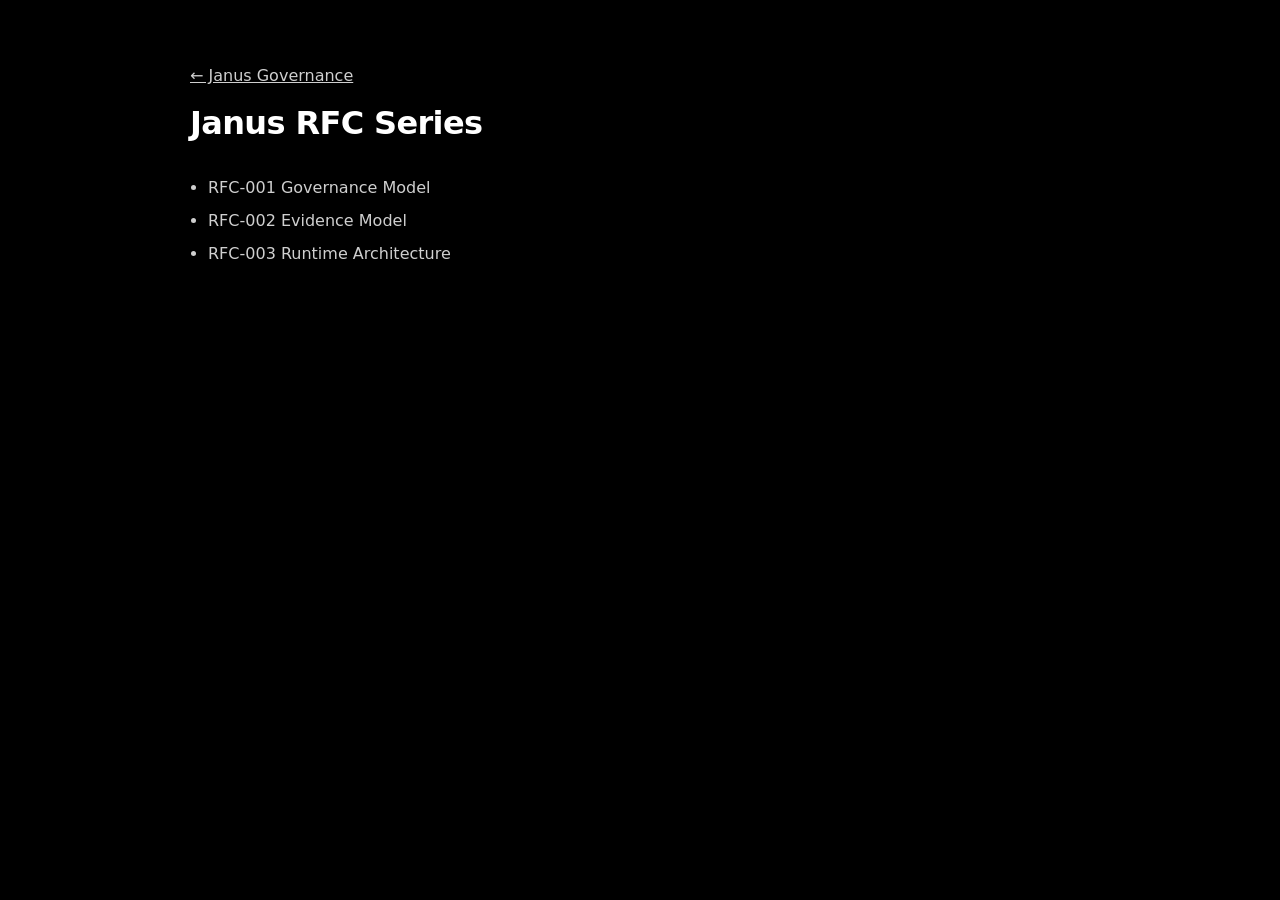
==== index.html @ 5a8f759d "init: janus rfc" ====
<!doctype html>
<html lang="en">
  <head>
    <meta charset="utf-8" />
    <meta name="viewport" content="width=device-width, initial-scale=1" />
    <title>Janus RFC Series</title>
    <meta name="description" content="Janus RFC Series" />
    <link rel="stylesheet" href="/styles.css" />
  </head>
  <body>
    <main class="container">
      <header class="header">
        <a href="https://janusgovernance.org">← Janus Governance</a>
        <h1>Janus RFC Series</h1>
      </header>

      <section aria-label="RFC Placeholders">
        <ul>
          <li>RFC‑001 Governance Model</li>
          <li>RFC‑002 Evidence Model</li>
          <li>RFC‑003 Runtime Architecture</li>
        </ul>
      </section>
    </main>
  </body>
</html>
---- styles.css ----
:root {
  color-scheme: dark;
  --accent: #ff6a00;
}

body {
  margin: 0;
  padding: 0;
  background: #000;
  color: #fff;
  font-family: system-ui, -apple-system, "Segoe UI", Roboto, Helvetica, Arial,
    "Apple Color Emoji", "Segoe UI Emoji";
  line-height: 1.55;
}

.container {
  max-width: 900px;
  margin: 0 auto;
  padding: 64px 20px 64px;
}

.header {
  margin-bottom: 28px;
}

.header a {
  color: #cfcfcf;
}

.header a:hover,
.header a:focus {
  color: var(--accent);
}

h1 {
  font-size: 2rem;
  letter-spacing: -0.02em;
  margin: 10px 0 0;
}

ul {
  margin: 0;
  padding-left: 18px;
}

li {
  margin: 8px 0;
  color: #cfcfcf;
}
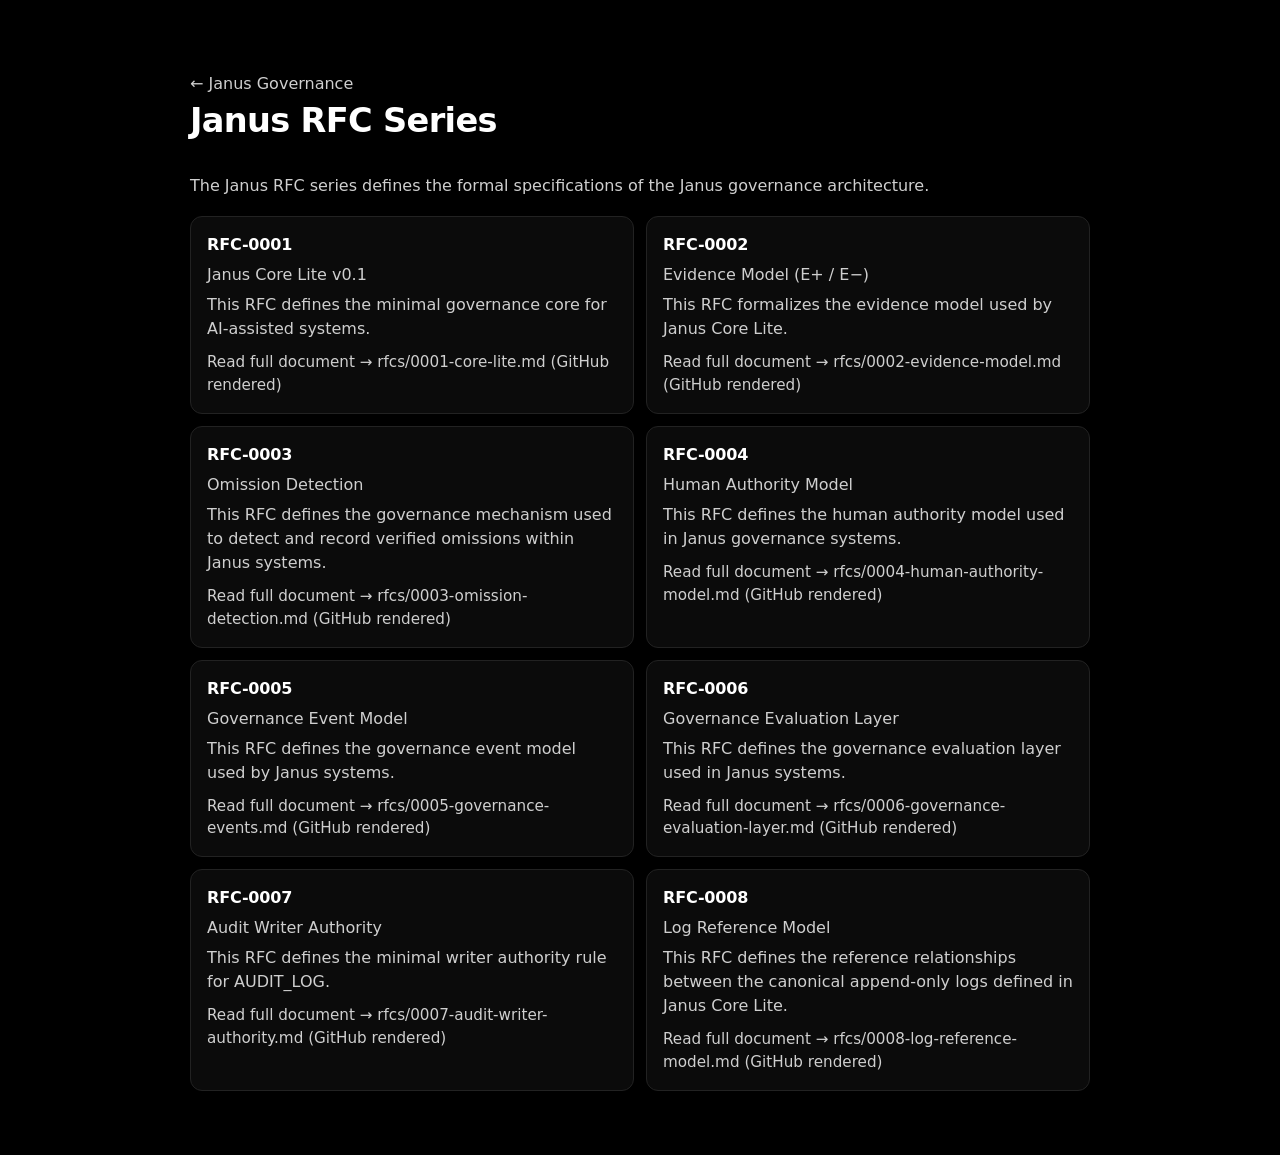
==== commit a5c390bc: "content: populate site from repo documentation" ====
--- a/index.html
+++ b/index.html
@@ -14,12 +14,93 @@
         <h1>Janus RFC Series</h1>
       </header>
 
-      <section aria-label="RFC Placeholders">
-        <ul>
-          <li>RFC‑001 Governance Model</li>
-          <li>RFC‑002 Evidence Model</li>
-          <li>RFC‑003 Runtime Architecture</li>
-        </ul>
+      <section aria-label="RFC list">
+        <p>
+          The Janus RFC series defines the formal specifications of the Janus governance
+          architecture.
+        </p>
+
+        <nav class="cards" aria-label="RFC cards">
+          <a
+            class="card"
+            href="https://github.com/Janus-Governance/janus-governance-core/blob/main/rfcs/0001-core-lite.md"
+          >
+            <div class="card-title">RFC-0001</div>
+            <div class="card-desc">Janus Core Lite v0.1</div>
+            <div class="card-desc">This RFC defines the minimal governance core for AI-assisted systems.</div>
+            <div class="card-link">Read full document → rfcs/0001-core-lite.md (GitHub rendered)</div>
+          </a>
+
+          <a
+            class="card"
+            href="https://github.com/Janus-Governance/janus-governance-core/blob/main/rfcs/0002-evidence-model.md"
+          >
+            <div class="card-title">RFC-0002</div>
+            <div class="card-desc">Evidence Model (E+ / E−)</div>
+            <div class="card-desc">This RFC formalizes the evidence model used by Janus Core Lite.</div>
+            <div class="card-link">Read full document → rfcs/0002-evidence-model.md (GitHub rendered)</div>
+          </a>
+
+          <a
+            class="card"
+            href="https://github.com/Janus-Governance/janus-governance-core/blob/main/rfcs/0003-omission-detection.md"
+          >
+            <div class="card-title">RFC-0003</div>
+            <div class="card-desc">Omission Detection</div>
+            <div class="card-desc">This RFC defines the governance mechanism used to detect and record verified omissions within Janus systems.</div>
+            <div class="card-link">Read full document → rfcs/0003-omission-detection.md (GitHub rendered)</div>
+          </a>
+
+          <a
+            class="card"
+            href="https://github.com/Janus-Governance/janus-governance-core/blob/main/rfcs/0004-human-authority-model.md"
+          >
+            <div class="card-title">RFC-0004</div>
+            <div class="card-desc">Human Authority Model</div>
+            <div class="card-desc">This RFC defines the human authority model used in Janus governance systems.</div>
+            <div class="card-link">Read full document → rfcs/0004-human-authority-model.md (GitHub rendered)</div>
+          </a>
+
+          <a
+            class="card"
+            href="https://github.com/Janus-Governance/janus-governance-core/blob/main/rfcs/0005-governance-events.md"
+          >
+            <div class="card-title">RFC-0005</div>
+            <div class="card-desc">Governance Event Model</div>
+            <div class="card-desc">This RFC defines the governance event model used by Janus systems.</div>
+            <div class="card-link">Read full document → rfcs/0005-governance-events.md (GitHub rendered)</div>
+          </a>
+
+          <a
+            class="card"
+            href="https://github.com/Janus-Governance/janus-governance-core/blob/main/rfcs/0006-governance-evaluation-layer.md"
+          >
+            <div class="card-title">RFC-0006</div>
+            <div class="card-desc">Governance Evaluation Layer</div>
+            <div class="card-desc">This RFC defines the governance evaluation layer used in Janus systems.</div>
+            <div class="card-link">Read full document → rfcs/0006-governance-evaluation-layer.md (GitHub rendered)</div>
+          </a>
+
+          <a
+            class="card"
+            href="https://github.com/Janus-Governance/janus-governance-core/blob/main/rfcs/0007-audit-writer-authority.md"
+          >
+            <div class="card-title">RFC-0007</div>
+            <div class="card-desc">Audit Writer Authority</div>
+            <div class="card-desc">This RFC defines the minimal writer authority rule for AUDIT_LOG.</div>
+            <div class="card-link">Read full document → rfcs/0007-audit-writer-authority.md (GitHub rendered)</div>
+          </a>
+
+          <a
+            class="card"
+            href="https://github.com/Janus-Governance/janus-governance-core/blob/main/rfcs/0008-log-reference-model.md"
+          >
+            <div class="card-title">RFC-0008</div>
+            <div class="card-desc">Log Reference Model</div>
+            <div class="card-desc">This RFC defines the reference relationships between the canonical append-only logs defined in Janus Core Lite.</div>
+            <div class="card-link">Read full document → rfcs/0008-log-reference-model.md (GitHub rendered)</div>
+          </a>
+        </nav>
       </section>
     </main>
   </body>
--- a/styles.css
+++ b/styles.css
@@ -10,32 +10,96 @@
   color: #fff;
   font-family: system-ui, -apple-system, "Segoe UI", Roboto, Helvetica, Arial,
     "Apple Color Emoji", "Segoe UI Emoji";
-  line-height: 1.55;
+  line-height: 1.5;
 }
 
 .container {
   max-width: 900px;
   margin: 0 auto;
-  padding: 64px 20px 64px;
+  padding: 72px 20px 64px;
 }
 
 .header {
   margin-bottom: 28px;
 }
 
+
+a {
+  color: #fff;
+  text-decoration: none;
+}
+
+a:hover,
+a:focus {
+  color: var(--accent);
+  text-decoration: underline;
+  text-underline-offset: 3px;
+}
+
 .header a {
   color: #cfcfcf;
 }
 
-.header a:hover,
-.header a:focus {
+h1 {
+  font-size: 2.1rem;
+  font-weight: 750;
+  letter-spacing: -0.02em;
+  margin: 0 0 10px;
+}
+
+p {
+  margin: 0;
+  color: #cfcfcf;
+}
+
+.cards {
+  margin-top: 18px;
+  display: grid;
+  grid-template-columns: repeat(2, minmax(0, 1fr));
+  gap: 12px;
+}
+
+.card {
+  display: block;
+  padding: 16px 16px;
+  border: 1px solid #222;
+  border-radius: 12px;
+  background: #0b0b0b;
+  color: #fff;
+}
+
+.card-title {
+  font-weight: 700;
+  letter-spacing: -0.01em;
+}
+
+.card-desc {
+  margin-top: 6px;
+  color: #cfcfcf;
+}
+
+.card-link {
+  margin-top: 10px;
+  color: #cfcfcf;
+  font-size: 0.95rem;
+}
+
+.card:hover,
+.card:focus {
+  border-color: var(--accent);
+  background: #111;
+  text-decoration: none;
+}
+
+.card:hover .card-link,
+.card:focus .card-link {
   color: var(--accent);
 }
 
-h1 {
-  font-size: 2rem;
-  letter-spacing: -0.02em;
-  margin: 10px 0 0;
+@media (max-width: 560px) {
+  .cards {
+    grid-template-columns: 1fr;
+  }
 }
 
 ul {
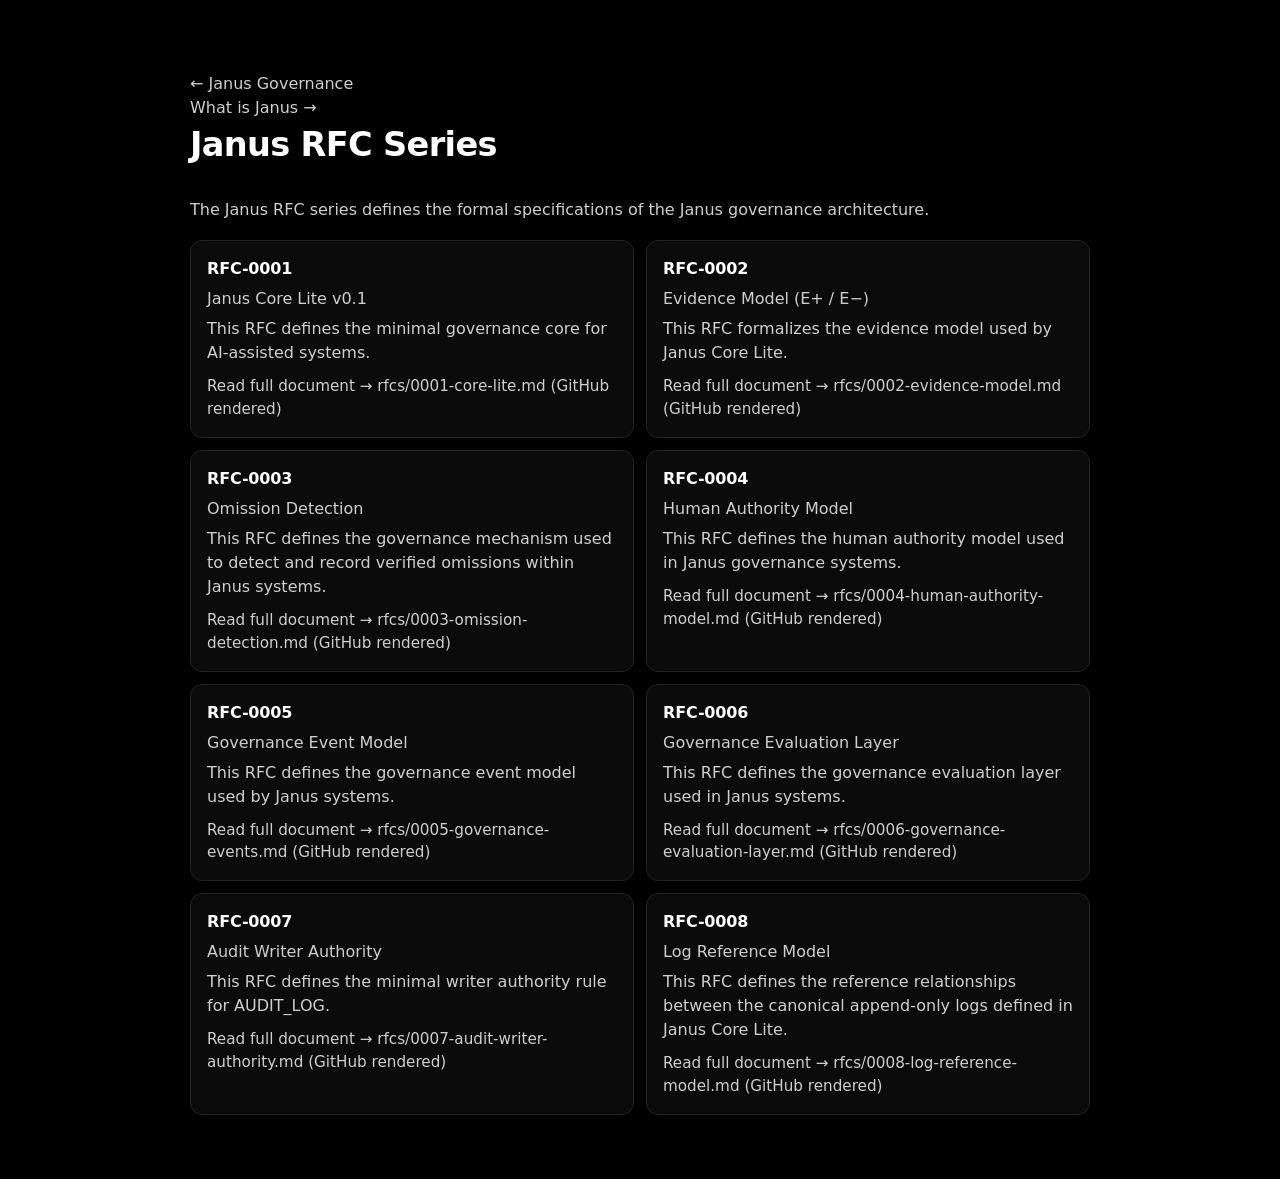
==== commit 5f686a8b: "nav: add canonical what-is-janus link" ====
--- a/index.html
+++ b/index.html
@@ -10,7 +10,8 @@
   <body>
     <main class="container">
       <header class="header">
-        <a href="https://janusgovernance.org">← Janus Governance</a>
+        <a href="https://janusgovernance.org">← Janus Governance</a><br />
+        <a href="https://janusgovernance.org/what-is-janus.html">What is Janus →</a>
         <h1>Janus RFC Series</h1>
       </header>
 
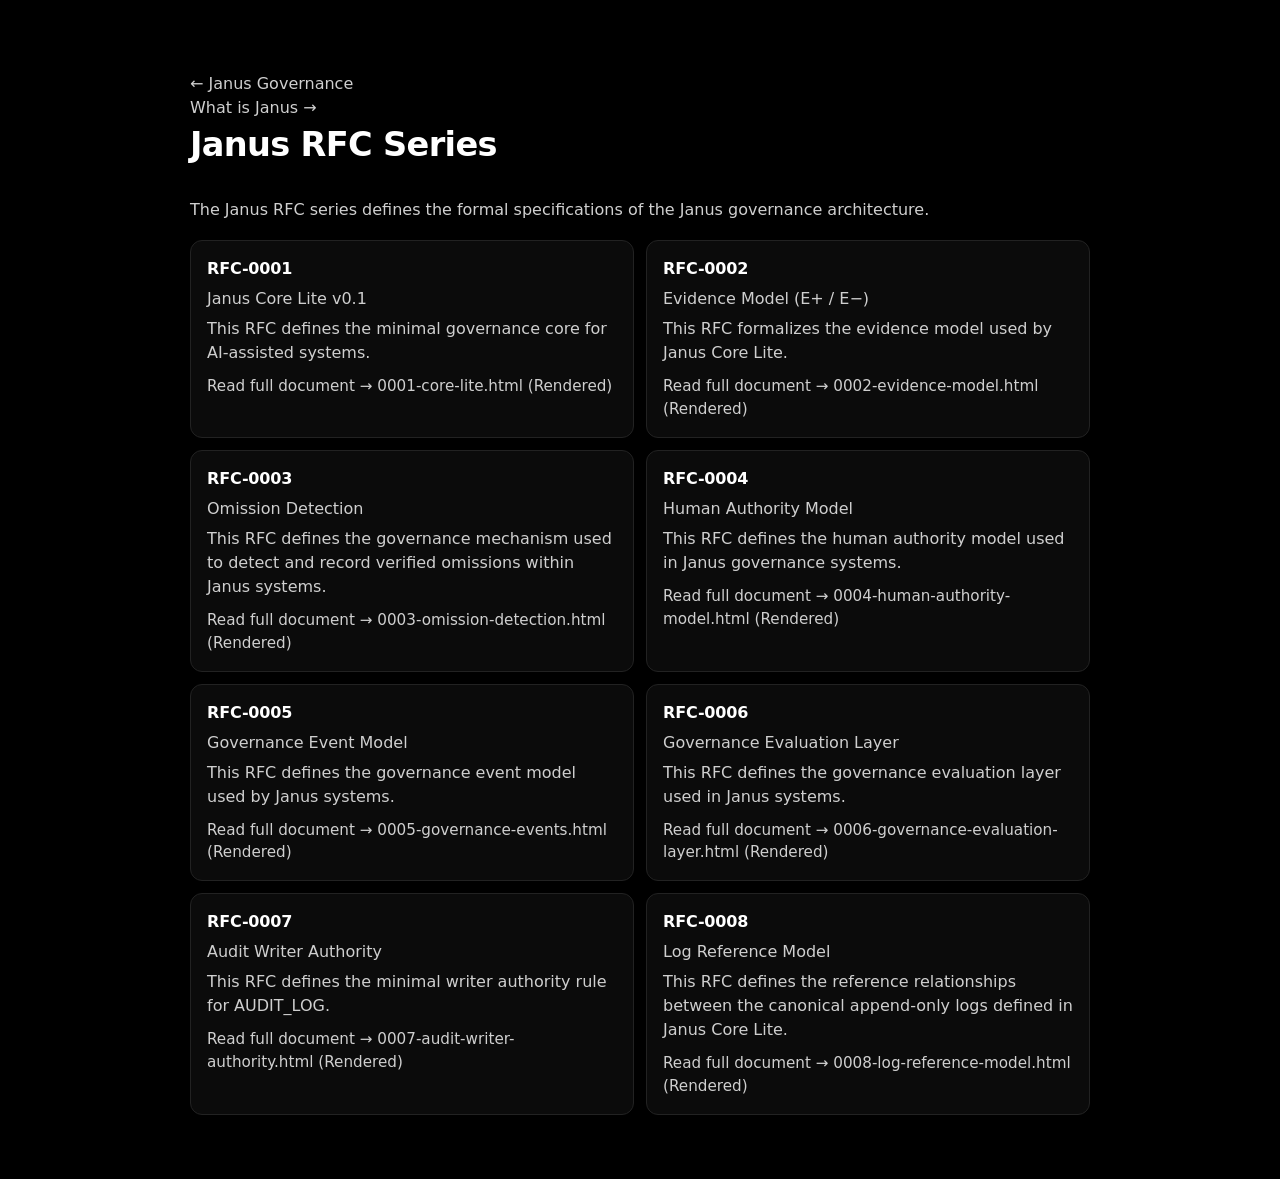
==== commit 09db7e54: "fix(rfc): serve rendered RFC pages and fix link targets" ====
--- a/index.html
+++ b/index.html
@@ -24,82 +24,82 @@
         <nav class="cards" aria-label="RFC cards">
           <a
             class="card"
-            href="https://github.com/Janus-Governance/janus-governance-core/blob/main/rfcs/0001-core-lite.md"
+            href="0001-core-lite.html"
           >
             <div class="card-title">RFC-0001</div>
             <div class="card-desc">Janus Core Lite v0.1</div>
             <div class="card-desc">This RFC defines the minimal governance core for AI-assisted systems.</div>
-            <div class="card-link">Read full document → rfcs/0001-core-lite.md (GitHub rendered)</div>
+            <div class="card-link">Read full document → 0001-core-lite.html (Rendered)</div>
           </a>
 
           <a
             class="card"
-            href="https://github.com/Janus-Governance/janus-governance-core/blob/main/rfcs/0002-evidence-model.md"
+            href="0002-evidence-model.html"
           >
             <div class="card-title">RFC-0002</div>
             <div class="card-desc">Evidence Model (E+ / E−)</div>
             <div class="card-desc">This RFC formalizes the evidence model used by Janus Core Lite.</div>
-            <div class="card-link">Read full document → rfcs/0002-evidence-model.md (GitHub rendered)</div>
+            <div class="card-link">Read full document → 0002-evidence-model.html (Rendered)</div>
           </a>
 
           <a
             class="card"
-            href="https://github.com/Janus-Governance/janus-governance-core/blob/main/rfcs/0003-omission-detection.md"
+            href="0003-omission-detection.html"
           >
             <div class="card-title">RFC-0003</div>
             <div class="card-desc">Omission Detection</div>
             <div class="card-desc">This RFC defines the governance mechanism used to detect and record verified omissions within Janus systems.</div>
-            <div class="card-link">Read full document → rfcs/0003-omission-detection.md (GitHub rendered)</div>
+            <div class="card-link">Read full document → 0003-omission-detection.html (Rendered)</div>
           </a>
 
           <a
             class="card"
-            href="https://github.com/Janus-Governance/janus-governance-core/blob/main/rfcs/0004-human-authority-model.md"
+            href="0004-human-authority-model.html"
           >
             <div class="card-title">RFC-0004</div>
             <div class="card-desc">Human Authority Model</div>
             <div class="card-desc">This RFC defines the human authority model used in Janus governance systems.</div>
-            <div class="card-link">Read full document → rfcs/0004-human-authority-model.md (GitHub rendered)</div>
+            <div class="card-link">Read full document → 0004-human-authority-model.html (Rendered)</div>
           </a>
 
           <a
             class="card"
-            href="https://github.com/Janus-Governance/janus-governance-core/blob/main/rfcs/0005-governance-events.md"
+            href="0005-governance-events.html"
           >
             <div class="card-title">RFC-0005</div>
             <div class="card-desc">Governance Event Model</div>
             <div class="card-desc">This RFC defines the governance event model used by Janus systems.</div>
-            <div class="card-link">Read full document → rfcs/0005-governance-events.md (GitHub rendered)</div>
+            <div class="card-link">Read full document → 0005-governance-events.html (Rendered)</div>
           </a>
 
           <a
             class="card"
-            href="https://github.com/Janus-Governance/janus-governance-core/blob/main/rfcs/0006-governance-evaluation-layer.md"
+            href="0006-governance-evaluation-layer.html"
           >
             <div class="card-title">RFC-0006</div>
             <div class="card-desc">Governance Evaluation Layer</div>
             <div class="card-desc">This RFC defines the governance evaluation layer used in Janus systems.</div>
-            <div class="card-link">Read full document → rfcs/0006-governance-evaluation-layer.md (GitHub rendered)</div>
+            <div class="card-link">Read full document → 0006-governance-evaluation-layer.html (Rendered)</div>
           </a>
 
           <a
             class="card"
-            href="https://github.com/Janus-Governance/janus-governance-core/blob/main/rfcs/0007-audit-writer-authority.md"
+            href="0007-audit-writer-authority.html"
           >
             <div class="card-title">RFC-0007</div>
             <div class="card-desc">Audit Writer Authority</div>
             <div class="card-desc">This RFC defines the minimal writer authority rule for AUDIT_LOG.</div>
-            <div class="card-link">Read full document → rfcs/0007-audit-writer-authority.md (GitHub rendered)</div>
+            <div class="card-link">Read full document → 0007-audit-writer-authority.html (Rendered)</div>
           </a>
 
           <a
             class="card"
-            href="https://github.com/Janus-Governance/janus-governance-core/blob/main/rfcs/0008-log-reference-model.md"
+            href="0008-log-reference-model.html"
           >
             <div class="card-title">RFC-0008</div>
             <div class="card-desc">Log Reference Model</div>
             <div class="card-desc">This RFC defines the reference relationships between the canonical append-only logs defined in Janus Core Lite.</div>
-            <div class="card-link">Read full document → rfcs/0008-log-reference-model.md (GitHub rendered)</div>
+            <div class="card-link">Read full document → 0008-log-reference-model.html (Rendered)</div>
           </a>
         </nav>
       </section>
